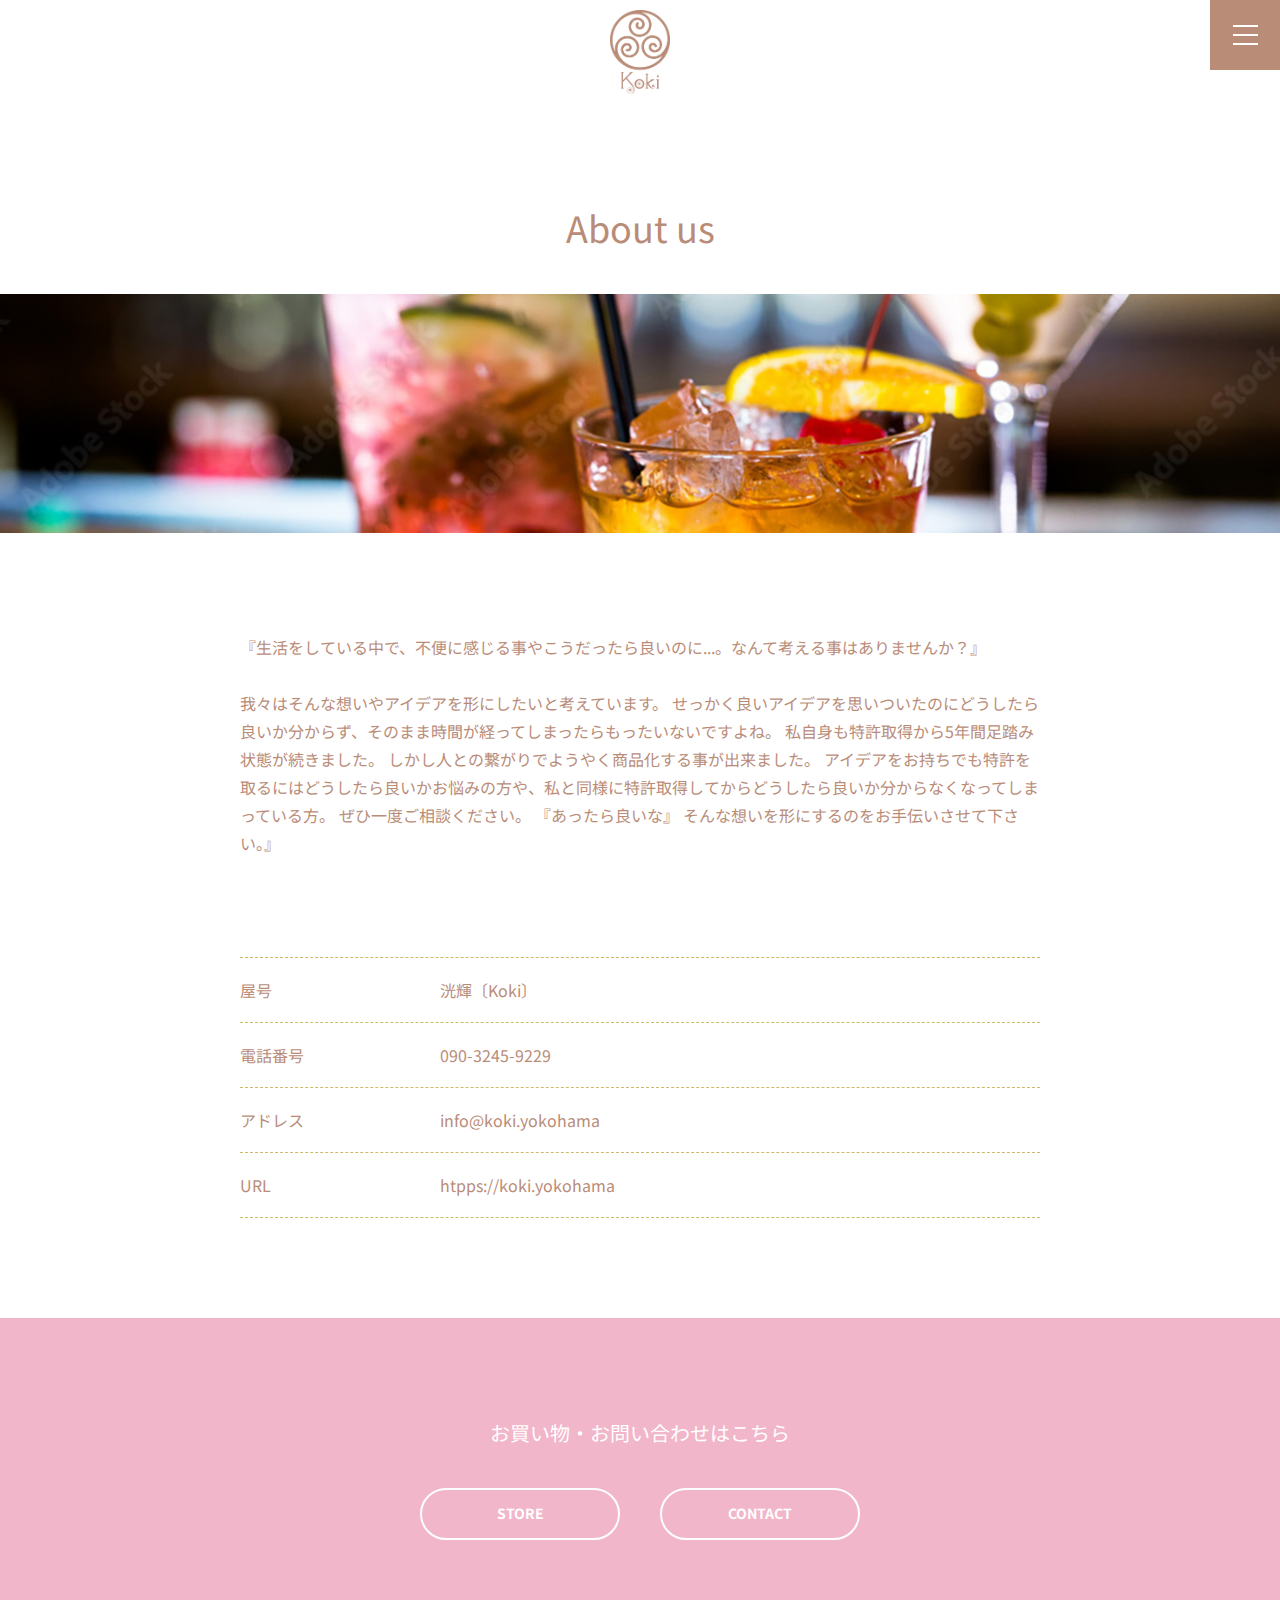
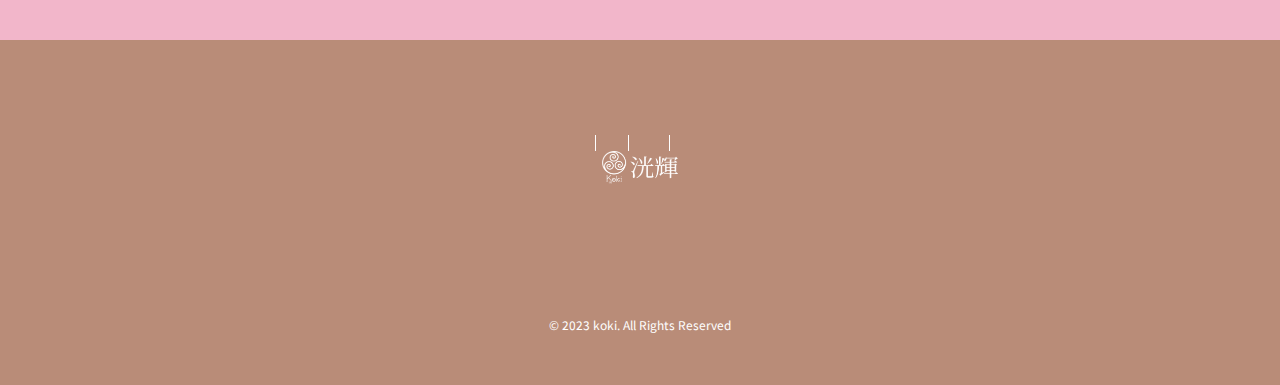
==== about/index.html @ c1bf7293 "new repository" ====
<!DOCTYPE html>
<html lang="ja">
<head>
<meta charset="UTF-8">
<meta name="viewport" content="width=device-width, initial-scale=1.0">
<title>About | フレキシブルマドラー  koki</title>
<meta name="description" content="フレキシブルマドラー  kokiの詳細ページです。">
<link rel="stylesheet" href="../assets/css/common.css">
<link rel="preconnect" href="https://fonts.googleapis.com">
<link rel="preconnect" href="https://fonts.gstatic.com" crossorigin>
<link href="https://fonts.googleapis.com/css2?family=Noto+Sans+JP:wght@400;700&display=swap" rel="stylesheet">
<script src="https://code.jquery.com/jquery-3.6.0.min.js" integrity="sha256-/xUj+3OJU5yExlq6GSYGSHk7tPXikynS7ogEvDej/m4=" crossorigin="anonymous"></script> 
<script src="../assets/js/script.js" defer></script>
</head>
<body>
<header class="header">
  <div class="header__inner">
    <h1 class="header__logo"><a href="/"><img src="../assets/img/logo.png" alt="kokiロゴ"></a></h1>
    <button id="hamburger" class="hamburger" aria-label="メニューを開く" aria-controls="menu" aria-expanded="false"> <span class="hamburger__line" aria-hidden="true"></span> </button>
    <nav id="menu" class="gnav" aria-label="メインメニュー">
      <ul class="spmenu__list">
        <li class="spmenu__item"><a href="/" class="spmenu__link">Top</a></li>
        <li class="spmenu__item"><a href="/products/" class="spmenu__link">About us</a></li>
        <li class="spmenu__item"><a href="/blog/" class="spmenu__link">Contact</a></li>
        <li class="spmenu__item"><a href="/staff/" class="spmenu__link">Store</a></li>
      </ul>
    </nav>
  </div>
</header>
<main class="main-contents">
  <div class="container">
    <div class="post-header">
      <h1 class="post-header__title">About us</h1>
    </div>
    <div class="post-intro">
      <div class="post-intro__eycatch"> <img src="../assets/img/about.jpg" width="1366" height="255" alt=""/> </div>
    </div>
    <div class="post-body">
      <p>『生活をしている中で、不便に感じる事やこうだったら良いのに...。なんて考える事はありませんか？』</p>
      <p>我々はそんな想いやアイデアを形にしたいと考えています。
        せっかく良いアイデアを思いついたのにどうしたら良いか分からず、そのまま時間が経ってしまったらもったいないですよね。
        私自身も特許取得から5年間足踏み状態が続きました。
        しかし人との繋がりでようやく商品化する事が出来ました。
        アイデアをお持ちでも特許を取るにはどうしたら良いかお悩みの方や、私と同様に特許取得してからどうしたら良いか分からなくなってしまっている方。
        ぜひ一度ご相談ください。
        『あったら良いな』
        そんな想いを形にするのをお手伝いさせて下さい。』</p>
      <dl class="about-list">
        <div class="about-list__item">
          <dt class="about-list__title">屋号</dt>
          <dd class="about-list__data">洸輝〔Koki〕</dd>
        </div>
        <div class="about-list__item">
          <dt class="about-list__title">電話番号</dt>
          <dd class="about-list__data">090-3245-9229</dd>
        </div>
        <div class="about-list__item">
          <dt class="about-list__title">アドレス</dt>
          <dd class="about-list__data">info@koki.yokohama</dd>
        </div>
        <div class="about-list__item">
          <dt class="about-list__title">URL</dt>
          <dd class="about-list__data">htpps://koki.yokohama</dd>
        </div>
      </dl>
    </div>
    <section class="section section--bg font--white">
      <header class="heading-lv2">
        <h2 class="heading-lv2__title">お買い物・お問い合わせはこちら</h2>
      </header>
      <div class="cta">
        <ul class="cta__btn">
          <li><a href="/store/" target="_blank" class="btn btn--ghost">Store</a></li>
          <li><a href="/contact/" target="_blank" class="btn btn--ghost">Contact</a></li>
        </ul>
      </div>
    </section>
  </div>
</main>
<footer class="footer">
  <div class="footer__inner">
    <ul class="ftmenu-sns">
      <li class="ftmenu-sns__item"><a href="/law/" class="ftmenu-s__link">twitter</a></li>
      <li class="ftmenu-sns__item"><a href="/privacy/" class="ftmenu-s__link">line</a></li>
      <li class="ftmenu-sns__item"><a href="/privacy/" class="ftmenu-s__link">insta</a></li>
      <li class="ftmenu-sns__item"><a href="/privacy/" class="ftmenu-s__link">facebook</a></li>
    </ul>
    <div class="footer__logo"><img src="../assets/img/logo_w.png" alt="kokiロゴ" width="76" height="103" loading="lazy"></div>
    <p class="footer__copyright"><small lang="en">&copy; 2023 koki. All Rights Reserved</small></p>
  </div>
</footer>
</body>
</html>
---- assets/css/common.css ----
@charset "UTF-8";
/*----------------------------------------
	reset
----------------------------------------*/
*,
::before,
::after {
  -webkit-box-sizing: border-box;
  box-sizing: border-box; }

* {
  font-size: inherit;
  line-height: inherit; }

::before,
::after {
  text-decoration: inherit;
  vertical-align: inherit; }

html, body, div, span, object, iframe, h1, h2, h3, h4, h5, h6, p, blockquote, pre,
abbr, address, cite, code, del, dfn, em, img, ins, kbd, q, samp,
small, strong, sub, sup, var, b, i, dl, dt, dd, ol, ul, li,
fieldset, form, label, legend, table, caption, tbody, tfoot, thead, tr, th, td,
article, aside, dialog, figure, footer, header, main, menu, nav, section,
time, mark, audio, video {
  margin: 0;
  padding: 0;
  vertical-align: baseline; }

header, footer, article, section, aside, main, nav, menu, figure, figcaption {
  display: block; }

span, small, strong, em, b, i {
  color: inherit; }

html {
  -webkit-text-size-adjust: 100%;
  -moz-text-size-adjust: 100%;
  -ms-text-size-adjust: 100%;
  text-size-adjust: 100%; }

ul,
ol {
  list-style: none; }

img {
  border: 0;
  vertical-align: top; }

table {
  border-collapse: collapse;
  border-spacing: 0; }

caption, th {
  text-align: left; }

input, select {
  vertical-align: middle; }

input, textarea {
  margin: 0;
  padding: 0; }

address {
  font-style: normal; }

q::before,
q::after {
  display: none; }

/*----------------------------------------
	base
----------------------------------------*/
html {
  scroll-behavior: smooth; }

body {
  overflow-x: hidden;
  overflow-y: auto;
  color: #B98C78;
  font-family: 'Noto Sans JP', sans-serif;
  line-height: 1.75; }

h1, h2, h3, h4, h5, h6 {
  line-height: 1.5; }

a {
  color: #B98C78;
  text-decoration: underline;
  transition: all 0.3s; }

a:hover {
  color: #B98C78; }

img {
  width: 100%;
  height: auto; }
  img.self-size {
    max-width: 100%; }

button {
  -webkit-appearance: none;
  appearance: none;
  display: block;
  width: 100%;
  border: 0;
  font-family: inherit;
  font-weight: inherit; }

/*----------------------------------------
	Form Parts
----------------------------------------*/
/*各フォーム部品の基本スタイルを上書きします*/
input[type="text"],
input[type="email"],
input[type="tel"],
input[type="url"],
input[type="search"],
textarea,
select {
  -webkit-appearance: none;
  appearance: none;
  /*ブラウザ標準スタイルを無効にする*/
  width: 100%;
  padding: 10px 20px;
  background: #fff;
  border: 1px solid #707070;
  border-radius: 4px;
  font-family: inherit; }

input[type="number"],
input[type="password"] {
  width: 100%;
  padding: 10px 20px;
  background: #fff;
  border: 1px solid #707070;
  border-radius: 4px; }

/*フォーカス時*/
input[type="text"]:focus,
input[type="email"]:focus,
input[type="tel"]:focus,
input[type="url"]:focus,
input[type="search"]:focus,
textarea:focus,
select:focus,
input[type="number"],
input[type="password"] {
  outline: none;
  box-shadow: 0 0 5px rgba(168, 142, 37, 0.7); }

/*エラー時*/
.is-error input[type="text"],
.is-error input[type="email"],
.is-error input[type="tel"],
.is-error input[type="url"],
.is-error input[type="number"],
.is-error input[type="password"],
.is-error textarea,
.is-error select,
.is-error .select-wrap {
  color: #F7320E;
  border-color: #F7320E; }

/*select
--------------------------*/
.select-wrap {
  position: relative; }

.select-wrap::after {
  position: absolute;
  right: 20px;
  top: 0;
  bottom: 0;
  margin: auto;
  content: "";
  display: block;
  width: 10px;
  height: 10px;
  border-right: 2px solid;
  border-bottom: 2px solid;
  transform: rotate(45deg); }

select::-ms-expand {
  /*IEでもselectの矢印を消す*/
  　display: none; }

/*radio, checkbox
------------------------------------*/
input[type="radio"],
input[type="checkbox"] {
  opacity: 0;
  /*透明にして見えなくする*/
  position: absolute;
  /*本来の配置から切り離す*/ }

/*クリック範囲*/
input[type="radio"] + span,
input[type="checkbox"] + span {
  display: inline-block;
  position: relative;
  margin: 0 2em 0 0;
  padding: 0.3em 0.3em 0.3em 2em;
  line-height: 1;
  vertical-align: middle;
  cursor: pointer; }

/*フォーカス時*/
input[type="radio"]:focus + span,
input[type="checkbox"]:focus + span {
  outline: none;
  box-shadow: 0 0 5px rgba(168, 142, 37, 0.7); }

/*ラジオボタンスタイル*/
input[type="radio"] + span:before {
  content: "";
  position: absolute;
  top: 0.25em;
  left: 0;
  width: 1.375em;
  height: 1.375em;
  border: 1px solid #B98C78;
  border-radius: 50%;
  line-height: 1;
  background: #fff; }

/*ラジオボタンチェック印（未選択）*/
input[type="radio"] + span:after {
  content: "";
  display: none; }

/*ラジオボタンチェック印（選択）*/
input[type="radio"]:checked + span:after {
  display: block;
  position: absolute;
  top: 0.45em;
  left: 0.2em;
  width: 1em;
  height: 1em;
  margin: 0;
  padding: 0;
  border-radius: 50%;
  background: #B98C78;
  line-height: 1; }

/*チェックボックススタイル*/
input[type="checkbox"] + span:before {
  position: absolute;
  top: 0.3em;
  left: 0;
  content: "";
  width: 1.25em;
  height: 1.25em;
  border: 1px solid #B98C78;
  background: #fff;
  line-height: 1;
  vertical-align: middle; }

/*チェックボックス未チェック時*/
input[type="checkbox"] + span:after {
  content: "";
  display: none; }

/*チェックボックスチェック時*/
input[type="checkbox"]:checked + span:after {
  display: block;
  position: absolute;
  top: 0.3em;
  left: 0.4em;
  width: 0.5em;
  height: 1em;
  content: "";
  border-bottom: 3px solid #B98C78;
  border-right: 3px solid #B98C78;
  transform: rotate(45deg); }

/* header
------------------------------------------------------ */
.header {
  display: flex;
  justify-content: center;
  align-items: center;
  height: 70px; }

.header__logo {
  width: 40px;
  height: 60px; }

@media screen and (min-width: 768px), print {
  .header {
    height: 100px; }

  .header__logo {
    width: 60px;
    height: 80px; } }
/* spmenu
------------------------------------------------------ */
.gnav {
  display: none;
  position: fixed;
  z-index: 1000;
  left: 0;
  top: 0;
  overflow-x: hidden;
  overflow-y: auto;
  width: 100%;
  height: 100%;
  background: #F2B6CA; }
  .gnav__inner {
    padding: 28px 20px; }

/* hamburger
------------------------------------------------------ */
.hamburger {
  position: fixed;
  right: 0;
  top: 0;
  z-index: 10000;
  display: flex;
  flex-direction: column;
  justify-content: center;
  align-items: center;
  width: 70px;
  height: 70px;
  border: 0;
  background: #B98C78;
  color: #ffffff;
  cursor: pointer;
  transition: background-color .3s; }
  .hamburger:hover, .hamburger:focus-visible {
    background: #CEB967; }

.hamburger__line {
  position: relative;
  width: 25px;
  height: 2px;
  background: #fff; }

.hamburger__line::before,
.hamburger__line::after {
  position: absolute;
  content: "";
  display: block;
  width: 25px;
  height: 2px;
  background: #fff;
  transition: transform 0.3s; }

.hamburger__line::before {
  top: -9px; }

.hamburger__line::after {
  bottom: -9px; }

.hamburger__txt {
  margin-top: 12px;
  font-size: 12px;
  text-transform: uppercase; }

/*閉じる*/
/*aria-expandedの状態でスタイルを適用*/
.hamburger[aria-expanded="true"] .hamburger__line {
  background: transparent; }

.hamburger[aria-expanded="true"] .hamburger__line::before {
  top: 0;
  transform: rotate(45deg); }

.hamburger[aria-expanded="true"] .hamburger__line::after {
  bottom: 0;
  transform: rotate(-45deg); }

/* menu (spmenu / ftmenu)
------------------------------------------------------ */
/*ヘッダー・フッターのSP用メニュースタイルが同じなので、共通するスタイルだけまとめて記述しています。
class名は分けてあるので将来的に個別に指定することになったら分離します。*/
.spmenu__logo,
.footer__logo {
  width: 76px;
  height: 103px;
  margin: auto; }

.spmenu__list,
.ftmenu {
  position: absolute;
  z-index: 999;
  top: 50%;
  left: 50%;
  transform: translate(-50%, -50%); }

.spmenu__link,
.ftmenu__link {
  display: block;
  padding: 10px;
  color: #ffffff;
  font-size: 14px;
  font-weight: bold;
  text-align: center;
  text-decoration: none;
  text-transform: uppercase; }

.spmenu-s,
.ftmenu-sns {
  margin-top: 45px;
  line-height: 1;
  text-align: center; }

.spmenu-sns__item,
.ftmenu-sns__item {
  display: inline-block; }
  .spmenu-sns__item:not(:first-child),
  .ftmenu-sns__item:not(:first-child) {
    border-left: 1px solid; }

.spmenu-sns__link,
.ftmenu-sns__link {
  display: block;
  padding: 0 5px;
  color: inherit;
  font-size: 12px;
  text-decoration: none; }

/* footer
------------------------------------------------------ */
.footer {
  position: relative;
  background: #B98C78;
  color: #ffffff;
  text-align: center; }
  .footer a:hover, .footer a:active {
    color: #CEB967; }

.footer__inner {
  max-width: 1084px;
  margin: auto;
  padding: 50px 20px; }

.footer__copyright {
  margin-top: 60px;
  font-size: 12px; }

@media screen and (min-width: 768px), print {
  .ftmenu {
    margin-top: 20px;
    border: 0;
    line-height: 1; }

  .ftmenu__item {
    display: inline-block;
    border: 0; }
    .ftmenu__item:not(:first-child) {
      border-left: 1px solid; }

  .ftmenu__link {
    display: block;
    padding: 0 5px;
    font-weight: normal;
    font-size: 12px; }

  .ftmenu-s {
    margin-top: 10px; } }
/* breadcrumb
------------------------------------------------------ */
.breadcrumb {
  position: relative;
  max-width: 1084px;
  margin: auto;
  padding-left: 20px;
  padding-right: 20px;
  box-sizing: content-box; }
  .breadcrumb a {
    font-size: 12px; }
    .breadcrumb a[aria-current] {
      text-decoration: none; }

.breadcrumb__list {
  position: absolute; }

.breadcrumb__item {
  display: inline; }
  .breadcrumb__item:not(:last-child)::after {
    content: ">";
    margin-left: 0.2em;
    margin-right: 0.2em; }

/* pagetop
------------------------------------------------------ */
.pagetop {
  position: absolute;
  right: 10px;
  top: -15px;
  width: 60px;
  height: 60px; }
  .pagetop a {
    display: block;
    width: 34px;
    height: 34px;
    margin: 0 auto;
    border-radius: 50%;
    background: #B98C78;
    transition: background-color .3s;
    color: #ffffff;
    font-size: 16px;
    text-decoration: none; }
    .pagetop a:hover, .pagetop a:focus {
      background-color: #CEB967;
      color: #ffffff; }
  @media screen and (min-width: 768px), print {
    .pagetop {
      width: 80px;
      height: 80px;
      right: 30px;
      top: -60px; }
      .pagetop a {
        width: 80px;
        height: 80px;
        padding: 20px;
        font-size: 20px; } }

/* container
------------------------------------------------------ */
.container {
  max-width: 1084px;
  margin-left: auto;
  margin-right: auto;
  padding-left: 20px;
  padding-right: 20px;
  box-sizing: content-box; }
  .container._narrow {
    max-width: 800px; }

/* section
------------------------------------------------------ */
.section {
  padding-top: 80px;
  padding-bottom: 80px; }
  @media screen and (min-width: 768px), print {
    .section {
      padding-top: 100px;
      padding-bottom: 100px; } }

.section:not(.section--bg) + section:not(.section--bg) {
  padding-top: 0; }

.section--bg {
  margin-left: calc(50% - 50vw);
  margin-right: calc(50% - 50vw);
  padding-left: calc(50vw - 50%);
  padding-right: calc(50vw - 50%);
  background: #F2B6CA; }

/*セクション付属タイトル*/
.section__title {
  font-size: 24px;
  text-align: center; }
  .section__title + * {
    margin-top: 30px; }
  @media screen and (min-width: 768px), print {
    .section__title {
      font-size: 30px; }
      .section__title + * {
        margin-top: 40px; } }

/*セクション付属リード文*/
.section__lead + * {
  margin-top: 50px; }
@media screen and (min-width: 768px), print {
  .section__lead {
    text-align: center; }
    .section__lead + * {
      margin-top: 80px; } }

/* contents
------------------------------------------------------ */
.main-contents {
  padding-top: 80px;
  padding-bottom: 0; }
  .main-contents._home {
    padding-top: 0;
    padding-bottom: 0; }
  .main-contents._staff {
    padding-bottom: 100px; }
  @media screen and (min-width: 768px), print {
    .main-contents {
      padding-top: 100px;
      padding-bottom: 0; }
      .main-contents._staff {
        padding-bottom: 150px; } }

/* grid
------------------------------------------------------ */
/*IE11非対応案件なのでgridレイアウトを採用*/
.grid {
  display: grid;
  gap: 20px; }
  @media screen and (min-width: 576px), print {
    .grid.pd-card-list {
      gap: 40px 20px; } }

/*PC4カラム用*/
@media screen and (max-width: 575px) {
  .grid--pc4col {
    grid-template-columns: repeat(2, 1fr); } }
@media screen and (min-width: 576px), print {
  .grid--pc4col {
    grid-template-columns: repeat(3, 1fr); } }
@media screen and (min-width: 768px), print {
  .grid--pc4col {
    grid-template-columns: repeat(4, 1fr); } }

/*PC3カラム*/
@media screen and (max-width: 575px) {
  .grid--pc3col {
    max-width: 400px;
    margin-left: auto;
    margin-right: auto; } }
@media screen and (min-width: 576px), print {
  .grid--pc3col {
    grid-template-columns: repeat(2, 1fr); } }
@media screen and (min-width: 768px), print {
  .grid--pc3col {
    grid-template-columns: repeat(3, 1fr); } }

/*PC2カラム*/
.grid--pc2col {
  max-width: 400px;
  margin-left: auto;
  margin-right: auto; }
  @media screen and (min-width: 768px), print {
    .grid--pc2col {
      max-width: none;
      grid-template-columns: repeat(2, 1fr); } }

/* heading
------------------------------------------------------ */
/*大見出し(h2相当)*/
.heading-lv2 {
  position: relative;
  display: flex;
  align-items: center; }
  .heading-lv2 + * {
    margin-top: 20px; }

.heading-lv2__title {
  flex-grow: 1;
  font-size: min((16 / 375) * 100vw, 20px);
  font-weight: normal;
  text-align: center; }

.heading-lv2__btn {
  position: absolute;
  right: 0;
  bottom: 10px; }

@media screen and (min-width: 768px), print {
  .heading-lv2 + * {
    margin-top: 40px; }

  .heading-lv2__title {
    font-size: min((20 / 1084) * 100vw, 20px); } }
/*ボタン有りの場合*/
.heading-lv2._btn .heading-lv2__title {
  padding-right: 90px; }
  @media screen and (min-width: 768px), print {
    .heading-lv2._btn .heading-lv2__title {
      padding-right: 110px; } }

/*猫アイコン有りの場合*/
.heading-lv2._icon::before {
  content: "";
  display: block;
  width: 21px;
  height: 47px;
  margin-right: 10px;
  background: url(../img/ico_cat.svg) left bottom/contain no-repeat; }

/* button
------------------------------------------------------ */
/*button共通*/
.btn {
  display: inline-block;
  width: 100%;
  min-width: 200px;
  padding: 1em 2em;
  border-radius: 2em;
  border: 2px solid;
  background: #ffffff;
  font-weight: bold;
  font-size: 14px;
  line-height: 1.4;
  text-align: center;
  text-decoration: none;
  text-transform: uppercase;
  cursor: pointer;
  transition: all .3s; }
  .btn:hover, .btn:focus {
    background: #F2B6CA;
    border-color: #CEB967;
    color: #B98C78; }

/*小ボタン*/
.s-btn {
  display: inline-block;
  padding: 0 1.5em;
  background: #B98C78;
  border-radius: 6px;
  color: #ffffff;
  text-align: center;
  text-decoration: none;
  font-size: 13px; }
  .s-btn:hover, .s-btn:focus {
    background: #CEB967;
    color: #ffffff; }
  @media screen and (min-width: 768px), print {
    .s-btn {
      font-size: 16px; } }

/*大ボタン*/
.btn--lg {
  max-width: 400px;
  padding: 20px;
  font-size: 20px; }

/*アクション系*/
.btn--action {
  border-color: #CEB967;
  background: #CEB967;
  color: #ffffff; }
  .btn--action:hover, .btn--action:focus {
    border-color: #CEB967;
    background: #CEB967;
    color: #ffffff;
    opacity: 0.7; }

/*ゴースト*/
.btn--ghost {
  background: transparent;
  border: 2px solid #ffffff;
  color: #ffffff; }
  .btn--ghost:hover {
    border-color: #ffffff;
    background: rgba(255, 255, 255, 0.3);
    color: #ffffff; }

/*アイコン*/
.btn--next::after {
  content: "";
  display: inline-block;
  width: 0.57em;
  height: 0.57em;
  margin-left: 0.2em;
  border-top: 2px solid;
  border-right: 2px solid;
  transform: rotate(45deg);
  vertical-align: middle; }

.btn--back::before {
  content: "";
  display: inline-block;
  width: 0.57em;
  height: 0.57em;
  margin-right: 0.2em;
  border-top: 2px solid;
  border-right: 2px solid;
  transform: rotate(-135deg);
  vertical-align: middle; }

/*カートボタン*/
.btn--cart {
  padding: 10px;
  border-color: transparent;
  background: #CEB967;
  color: #ffffff;
  font-size: 14px;
  cursor: pointer;
  transition: all .3s; }
  .btn--cart:hover, .btn--cart:focus {
    border-color: transparent;
    background: #CEB967;
    color: #ffffff;
    opacity: 0.7; }
  .btn--cart::before {
    content: "";
    display: inline-block;
    width: 18px;
    height: 18px;
    margin-right: 5px;
    background: url(../img/ico_cart.svg) center center/contain no-repeat;
    vertical-align: middle; }

/*中央配置ボタン*/
.btn-center {
  display: flex;
  flex-direction: column;
  justify-content: center;
  margin-top: 80px; }
  .btn-center > * + * {
    margin-top: 20px; }
  @media screen and (min-width: 768px), print {
    .btn-center {
      flex-direction: row; }
      .btn-center > * + * {
        margin-top: 0;
        margin-left: 20px; } }

/* tag
------------------------------------------------------ */
.tag {
  display: inline-block;
  min-width: 92px;
  padding: 4px 10px;
  background: #F2B6CA;
  font-size: 12px;
  line-height: 1;
  text-align: center; }
  .tag--new {
    background: #F7320E;
    color: #ffffff;
    font-weight: bold; }

/* table
------------------------------------------------------ */
.table {
  width: 100%; }
  .table th {
    padding: 20px;
    border: 1px solid #ffffff;
    border-right: 0;
    background: #B98C78;
    font-weight: normal;
    text-align: left;
    vertical-align: middle;
    color: #ffffff; }
  .table td {
    padding: 20px;
    border: 1px solid #CEB967;
    border-left: 0;
    background: #ffffff;
    text-align: left;
    vertical-align: middle; }

/*type01:そのまま縮小表示*/
@media screen and (max-width: 575px) {
  .table._type01 {
    font-size: 12px; }
    .table._type01 th, .table._type01 td {
      padding: 10px 15px; } }

/* tab
------------------------------------------------------ */
[role="tabpanel"][aria-hidden="true"] {
  display: none; }

/* accordion
------------------------------------------------------ */
.accordion__panel {
  display: none; }

.font--white {
  color: #ffffff; }

/* お知らせ
------------------------------------------------------ */
.news {
  border-top: 1px dashed #CEB967;
  line-height: 1.5; }

.news__item {
  display: flex;
  flex-direction: column;
  padding: 15px 0;
  border-bottom: 1px dashed #CEB967; }

.news__link {
  display: inline-block; }

@media screen and (min-width: 768px), print {
  .news__item {
    flex-direction: row;
    align-items: center;
    padding: 20px 0; }

  .news__data {
    display: flex;
    align-items: center; }

  .news__date {
    flex-shrink: 0;
    width: 110px; }

  .news__link {
    margin-left: 15px; } }
/* CTA
------------------------------------------------------ */
.cta {
  text-align: center; }

.cta__ph {
  display: inline-block;
  width: 140px;
  height: 140px; }

.cta__account {
  margin-top: 20px;
  font-weight: bold; }

.cta__text {
  margin-top: 20px; }

.cta__btn > li:not(:first-child) {
  margin-top: 20px; }

@media screen and (min-width: 768px), print {
  .cta__btn {
    display: flex;
    justify-content: center;
    margin-top: 40px; }
    .cta__btn > li {
      margin: 0 20px; }
      .cta__btn > li:not(:first-child) {
        margin-top: 0; } }
/* pagenation
------------------------------------------------------ */
.pagination {
  margin-top: 50px; }
  .pagination .nav-links {
    display: flex;
    justify-content: center;
    align-items: center; }
  .pagination .page-numbers {
    display: flex;
    justify-content: center;
    align-items: center;
    min-width: min((40 / 375) * 100vw, 40px);
    height: min((40 / 375) * 100vw, 40px);
    margin: 0 2px;
    padding: 0 0.5em;
    background: #F2B6CA;
    border-radius: 6px;
    font-weight: bold;
    text-decoration: none;
    font-size: min((14 / 375) * 100vw, 14px); }
    .pagination .page-numbers.current {
      background: #CEB967;
      color: #ffffff; }
    .pagination .page-numbers.dots {
      min-width: 0;
      padding: 0;
      background: none; }
    .pagination .page-numbers.prev {
      padding: 0 0.8em; }
      .pagination .page-numbers.prev::before {
        content: "";
        display: inline-block;
        width: 0.57em;
        height: 0.57em;
        border-top: 2px solid;
        border-left: 2px solid;
        transform: rotate(-45deg);
        vertical-align: middle; }
    .pagination .page-numbers.next {
      padding: 0 0.8em; }
      .pagination .page-numbers.next::after {
        content: "";
        display: inline-block;
        width: 0.57em;
        height: 0.57em;
        border-top: 2px solid;
        border-right: 2px solid;
        transform: rotate(45deg);
        vertical-align: middle; }

/*for PC*/
@media screen and (min-width: 768px), print {
  .pagination {
    margin-top: 80px; }
    .pagination .page-numbers {
      min-width: 50px;
      height: 50px;
      margin: 0 5px;
      font-size: 18px; }
      .pagination .page-numbers.prev, .pagination .page-numbers.next {
        padding: 0 1.5em; } }
/* 投稿記事ヘッダー
------------------------------------------------------ */
.post-header {
  max-width: 800px;
  margin: auto; }
  .post-header + * {
    margin-top: 30px !important; }
    @media screen and (min-width: 768px), print {
      .post-header + * {
        margin-top: 40px !important; } }

.post-header__meta .tag {
  margin-left: 30px; }

.post-header__title {
  font-size: 26px;
  font-weight: normal;
  text-align: center; }
  @media screen and (min-width: 768px), print {
    .post-header__title {
      font-size: 36px; } }

/* 投稿記事導入
------------------------------------------------------ */
.post-intro {
  margin-left: calc(50% - 50vw);
  margin-right: calc(50% - 50vw); }

.post-intro__eycatch img {
  max-width: none;
  width: 100%;
  height: auto; }

.post-intro__excerpt {
  margin-top: 30px; }
  .post-intro__excerpt p:not(:first-child) {
    margin-top: 1em; }
  @media screen and (min-width: 768px), print {
    .post-intro__excerpt {
      margin-top: 40px; } }

/* 投稿記事本文エリア
------------------------------------------------------ */
/*CMSのリッチテキストエディタで基本的なタグが直接入力されてくる前提で、投稿本文エリアだけは要素に直接スタイルが当たるように設計しています。
入力者がCSSを意識しなくてもそれなりのスタイルが維持されるようにしておくのがポイントです。プロパティの継承と上書き、隣接セレクタ、マージンの相殺といったCSS本来のルールを活用してスタイル定義しましょう。*/
.post-body {
  max-width: 800px;
  margin: 80px auto 0; }
  .post-body::after {
    content: "";
    display: block;
    clear: both; }
  @media screen and (min-width: 768px), print {
    .post-body {
      margin: 100px auto 0; } }
  .post-body > *:not(h2, h3, h4, h5, h6) {
    margin-top: 1.75em; }
  .post-body h2 {
    margin-top: 80px;
    padding-bottom: 5px;
    border-bottom: 2px solid #CEB967;
    font-size: 24px; }
    .post-body h2 + * {
      margin-top: 25px; }
    @media screen and (min-width: 768px), print {
      .post-body h2 {
        margin-top: 100px;
        font-size: 30px; }
        .post-body h2 + * {
          margin-top: 40px; } }
  .post-body h3 {
    margin-top: 40px;
    padding-left: 20px;
    border-left: 4px solid #CEB967;
    font-size: 20px; }
    .post-body h3 + * {
      margin-top: 20px; }
    @media screen and (min-width: 768px), print {
      .post-body h3 {
        margin-top: 50px;
        font-size: 24px; }
        .post-body h3 + * {
          margin-top: 30px; } }
  .post-body h4 {
    margin-top: 30px;
    color: #B98C78;
    font-size: 18px; }
    .post-body h4 + * {
      margin-top: 15px; }
    @media screen and (min-width: 768px), print {
      .post-body h4 {
        margin-top: 40px;
        font-size: 20px; }
        .post-body h4 + * {
          margin-top: 20px; } }
  .post-body h5 {
    margin-top: 30px; }
    .post-body h5 + * {
      margin-top: 10px; }
    @media screen and (min-width: 768px), print {
      .post-body h5 {
        margin-top: 30px;
        font-size: 18px; }
        .post-body h5 + * {
          margin-top: 15px; } }
  .post-body h6 {
    margin-top: 30px;
    color: #666; }
    .post-body h6 + * {
      margin-top: 10px; }
    @media screen and (min-width: 768px), print {
      .post-body h6 {
        margin-top: 30px;
        font-size: 16px; }
        .post-body h6 + * {
          margin-top: 10px; } }
  .post-body ul > li {
    margin-top: 1.5em;
    position: relative;
    padding-left: 1em; }
    .post-body ul > li::before {
      position: absolute;
      left: 0;
      top: 0.75em;
      content: "";
      display: block;
      width: 6px;
      height: 6px;
      border-radius: 50%;
      background: #CEB967; }
  .post-body ol > li {
    margin-top: 1.5em;
    margin-left: 1em;
    list-style-type: decimal; }
  .post-body table {
    width: 100%;
    margin-top: 1.5em; }
    .post-body table th {
      padding: 20px;
      border: 1px solid #CEB967;
      background: #F2B6CA;
      font-weight: bold;
      text-align: left;
      vertical-align: middle; }
    .post-body table td {
      padding: 20px;
      border: 1px solid #CEB967;
      background: #ffffff;
      text-align: left;
      vertical-align: middle; }
  .post-body img.alignnone,
  .post-body img.alignleft,
  .post-body img.alignright,
  .post-body img.aligncenter {
    display: block;
    max-width: 100%;
    width: auto;
    height: auto;
    margin-left: auto;
    margin-right: auto; }
  @media screen and (min-width: 768px), print {
    .post-body img.alignnone {
      margin-left: 0; }
    .post-body img.alignleft {
      float: left;
      max-width: 380px;
      margin-right: 20px;
      margin-bottom: 10px; }
    .post-body img.alignright {
      float: right;
      max-width: 380px;
      margin-left: 10px;
      margin-bottom: 10px; } }
  .post-body .about-list {
    margin-top: 100px;
    margin-bottom: 100px; }

/* 投稿記事ナビゲーション
------------------------------------------------------ */
/*先頭の記事・末尾の記事でボタンが片方消えてもレイアウトが崩れないように、gridレイアウトで指定しています。*/
.post-nav {
  display: grid;
  grid-template-columns: 1fr 1fr;
  grid-template-rows: auto auto;
  grid-template-areas: "prev next" "back back";
  margin-top: 80px; }
  @media screen and (min-width: 768px), print {
    .post-nav {
      margin-top: 100px;
      grid-template-columns: 142px 1fr 142px;
      grid-template-rows: auto;
      grid-template-areas: "prev back next"; } }

.post-nav__btn {
  display: flex;
  justify-content: center;
  align-items: center;
  width: 142px;
  height: 50px;
  border-radius: 6px;
  background: #F2B6CA;
  font-size: 18px;
  text-decoration: none; }
  .post-nav__btn._prev {
    grid-area: prev; }
    .post-nav__btn._prev::before {
      content: "";
      display: block;
      width: 10px;
      height: 10px;
      border-top: 2px solid;
      border-right: 2px solid;
      transform: rotate(-135deg); }
  .post-nav__btn._next {
    grid-area: next;
    justify-self: end; }
    .post-nav__btn._next::after {
      content: "";
      display: block;
      width: 10px;
      height: 10px;
      border-top: 2px solid;
      border-right: 2px solid;
      transform: rotate(45deg); }

.post-nav__back {
  grid-area: back;
  justify-self: center;
  display: block;
  margin-top: 30px;
  font-size: 18px;
  text-align: center; }
  @media screen and (min-width: 768px), print {
    .post-nav__back {
      margin-top: 0;
      align-self: center; } }

/* よくあるご質問
------------------------------------------------------ */
.faq {
  margin-left: -20px;
  margin-right: -20px; }
  .faq dt:not(:first-child) {
    margin-top: 20px; }
  @media screen and (min-width: 768px), print {
    .faq {
      margin-left: 0;
      margin-right: 0; } }

/*質問*/
.faq__question {
  display: flex;
  align-items: center;
  padding: 15px 10px;
  background: #DDDDDD;
  font-weight: bold;
  text-align: left;
  cursor: pointer; }

.faq__q-icon {
  flex-shrink: 0;
  color: #000000;
  font-size: 30px;
  line-height: 1;
  vertical-align: middle; }

.faq__q-text {
  flex-grow: 1;
  margin-left: 15px;
  margin-right: 15px; }

.faq__action {
  flex-shrink: 0;
  position: relative;
  display: block;
  width: 20px;
  height: 20px;
  margin-left: auto; }
  .faq__action::before, .faq__action::after {
    position: absolute;
    top: 0;
    bottom: 0;
    margin: auto;
    content: "";
    display: block;
    width: 100%;
    height: 0;
    border-top: 1px solid;
    transition: all .3s; }
  .faq__action::after {
    transform: rotate(90deg); }
    .faq__question[aria-expanded="true"] .faq__action::after {
      transform: rotate(0); }

@media screen and (min-width: 768px), print {
  .faq__question {
    padding: 15px; }

  .faq__q-icon {
    font-size: 40px; }

  .faq__q-text {
    margin-left: 20px;
    font-size: 18px; }

  .faq__action {
    width: 30px;
    height: 30px; } }
/*回答*/
.faq__answer {
  display: flex;
  padding: 20px 20px 20px 10px; }

.faq__a-icon {
  flex-shrink: 0;
  color: #000000;
  font-size: 30px;
  font-weight: bold;
  line-height: 1;
  vertical-align: middle; }

.faq__a-text {
  margin-left: 15px;
  color: #000000; }

@media screen and (min-width: 768px), print {
  .faq__answer {
    padding: 20px 20px 20px 15px; }

  .faq__a-icon {
    font-size: 40px; }

  .faq__text {
    margin-left: 20px; } }
/* お問い合わせフォーム
------------------------------------------------------ */
.contact {
  margin-top: -1px;
  padding: 30px 0;
  border-top: 1px dashed #CEB967;
  border-bottom: 1px dashed #CEB967; }

/*入力エリア*/
.input-field {
  margin-top: 20px; }

/*ラベル*/
.input-label {
  font-size: 18px;
  font-weight: bold; }

/*必須ラベル*/
.require {
  display: inline-block;
  margin-left: 30px;
  padding: 0 15px;
  background: #F7320E;
  color: #fff;
  font-weight: normal;
  font-size: 12px;
  vertical-align: middle; }

/*注意書き*/
.input-note {
  margin-top: 10px;
  color: #707070;
  font-size: 12px; }

/*エラーメッセージ*/
.error-text {
  display: none;
  align-items: center;
  margin-top: 16px;
  color: #F7320E;
  font-weight: bold; }

.input-field.is-error .error-text {
  display: block; }

.error-text::before {
  content: "";
  display: inline-block;
  width: 1.25em;
  height: 1.25em;
  margin-right: 0.2em;
  background: url(../img/ico_attention.svg) center center/contain no-repeat;
  vertical-align: middle; }

/*確認用テキスト*/
.confirm-text {
  margin-top: -10px; }

/*----------------------------------------
	送信ボタン
----------------------------------------*/
.formBtns {
  display: flex;
  justify-content: center; }

.buttonAction {
  -webkit-appearance: none;
  appearance: none;
  display: block;
  margin: 0;
  padding: 20px;
  width: 100%;
  max-width: 400px;
  border: 2px solid #FF7600;
  background: #FF7600;
  color: #fff;
  font-size: 20px;
  font-weight: bold;
  text-decoration: none;
  text-align: center;
  letter-spacing: 0.2em;
  transition: opacity 0.3s, color 0.3s;
  cursor: pointer; }

.buttonAction:hover {
  opacity: 0.7; }

.intro__eyecatch {
  max-width: 500px;
  width: 100%;
  margin: 0 auto;
    margin-top: 80px; }

/* フレキシブルマドラーについて
------------------------------------------------------ */
.top-about {
  display: flex;
  flex-direction: column-reverse; }
  .top-about + .top-about {
    margin-top: 50px; }

.top-about__body {
  margin-right: -20px;
  padding: 30px 20px 50px;
  background: #F2B6CA;
  color: #ffffff; }

.top-about__title {
  font-size: min((16 / 375) * 100vw, 20px);
  font-weight: normal; }

.top-about__data {
  margin-top: 20px; }

.top-about__thumb {
  margin-left: -20px;
  margin-right: -20px; }

/*反転タイプ*/
.top-about._reverse .top-about__body {
  margin-right: 0;
  margin-left: -20px; }

.top-about._1column {
  background: none; }
  .top-about._1column .top-about__body {
    color: inherit;
    background: none; }

.top-about__logo {
  max-width: 250px;
  margin-top: 40px; }

@media screen and (min-width: 576px), print {
  .top-about {
    flex-direction: row-reverse;
    justify-content: space-between;
    align-items: center;
    margin-top: 130px;
    background: #F2B6CA; }
    .top-about + .top-about {
      margin-top: 160px; }

  .top-about__body {
    flex-shrink: 0;
    width: 50%;
    margin: 0;
    padding: 40px;
    background: none; }

  .top-about__title {
    font-size: min((20 / 1084) * 100vw, 20px); }

  .top-about__data {
    margin-top: 50px; }

  .top-about__thumb {
    flex-grow: 1;
    margin: 0;
    margin-left: calc(50% - 50vw);
    transform: translateY(-50px); }

  /*反転タイプ*/
  .top-about._reverse {
    flex-direction: row; }
    .top-about._reverse .top-about__thumb {
      margin-left: 0;
      margin-right: calc(50% - 50vw); }
    .top-about._reverse .top-about__body {
      margin: 0; } }
/* フレキシブルマドラー 製品仕様
------------------------------------------------------ */
.detail {
  display: flex;
  flex-direction: column;
  /*サムネイルとテキストコンテンツの上下入れ替え*/
  max-width: 400px;
  margin-left: auto;
  margin-right: auto; }
  .detail + .detail {
    margin-top: 30px; }

.detail__body {
  margin-top: 20px; }

.detail__title {
  position: relative;
  padding-bottom: 5px;
  width: 100%;
  border-bottom: 2px solid #B98C78; }

.detail__title--main {
  font-size: 18px; }

.detail__title--sub {
  margin-left: 1em;
  font-size: 14px;
  font-weight: normal; }

.detail__thumb {
  margin-top: 20px; }

.detail__table {
  margin-top: 20px; }

._attn .detail__body {
  width: 100%; }

.detail__list {
  border: 1px solid #CEB967;
  padding: 20px;
  margin-top: 20px; }
  .detail__list li {
    position: relative;
    padding-left: 1em; }
    .detail__list li::before {
      position: absolute;
      left: 0;
      top: 0.75em;
      content: "";
      display: block;
      width: 6px;
      height: 6px;
      border-radius: 50%;
      background: #B98C78; }

@media screen and (min-width: 768px), print {
  .detail {
    flex-direction: row;
    /*サムネイルとテキストコンテンツの左右入れ替え*/
    justify-content: center;
    max-width: none; }
    .detail + .detail {
      margin-top: 80px; }
    .detail:nth-of-type(even) {
      flex-direction: row-reverse; }

  .detail__thumb {
    width: calc((440/1084)*100%); }

  .detail__body {
    margin-top: 0;
    width: calc((400/1084)*100%); }

  .detail__title--main {
    font-size: 32px; }

  .detail__title--sub {
    font-size: 16px; }

  .detail__thumb {
    margin-top: 0;
    padding: 0 30px; }

  .detail__data {
    font-size: 16px; } }
/* 会社概要
------------------------------------------------------ */
.about-list {
  border-top: 1px dashed #CEB967;
  line-height: 1.5; }

.about-list__item {
  display: flex;
  flex-direction: column;
  padding: 15px 0;
  border-bottom: 1px dashed #CEB967; }

@media screen and (min-width: 768px), print {
  .about-list__item {
    flex-direction: row;
    align-items: center;
    padding: 20px 0; }

  .about-list__title {
    display: flex;
    align-items: center;
    width: 200px; }

  .about-list__data {
    flex-shrink: 0; } }
/* メインビジュアル
------------------------------------------------------ */
.mainVisual {
  display: flex;
  flex-direction: column; }

.mainVisual__catch {
  font-size: 20px; }
  .mainVisual__catch br {
    display: none; }

.mainVisual__txt {
  font-size: 14px; }

.mainVisual__ph {
  margin-top: 20px; }

@media screen and (min-width: 992px), print {
  .mainVisual {
    flex-direction: row-reverse; }

  .mainVisual__body {
    position: relative;
    z-index: 1;
    margin-bottom: 300px;
    margin-left: -60px;
    width: 100%;
    padding: 80px;
    background: #F2B6CA;
    color: #ffffff; }

  .mainVisual__catch {
    font-size: 48px;
    font-weight: normal;
    line-height: 1.2; }
    .mainVisual__catch br {
      display: block; }

  .mainVisual__txt {
    font-size: 24px;
    line-height: 2; }

  .mainVisual__ph {
    width: 100%;
    margin-top: 60px; } }
/*------------------------------------------------------------------------
// Utilitiy
------------------------------------------------------------------------*/
/*スクリーンリーダーから隠す*/
.visually-hidden {
  position: absolute;
  white-space: nowrap;
  width: 1px;
  height: 1px;
  overflow: hidden;
  border: 0;
  padding: 0;
  clip: rect(0 0 0 0);
  clip-path: inset(50%);
  margin: -1px; }

/*幅*/
.w10p {
  width: 10%; }

.w20p {
  width: 20%; }

.w30p {
  width: 30%; }

.w40p {
  width: 40%; }

.w50p {
  width: 50%; }

.w60p {
  width: 60%; }

.w70p {
  width: 70%; }

.w80p {
  width: 80%; }

.w90p {
  width: 90%; }

.w100p {
  width: 100%; }

/*配置*/
.ta-r {
  text-align: right; }

.ta-l {
  text-align: left; }

.ta-c {
  text-align: center; }
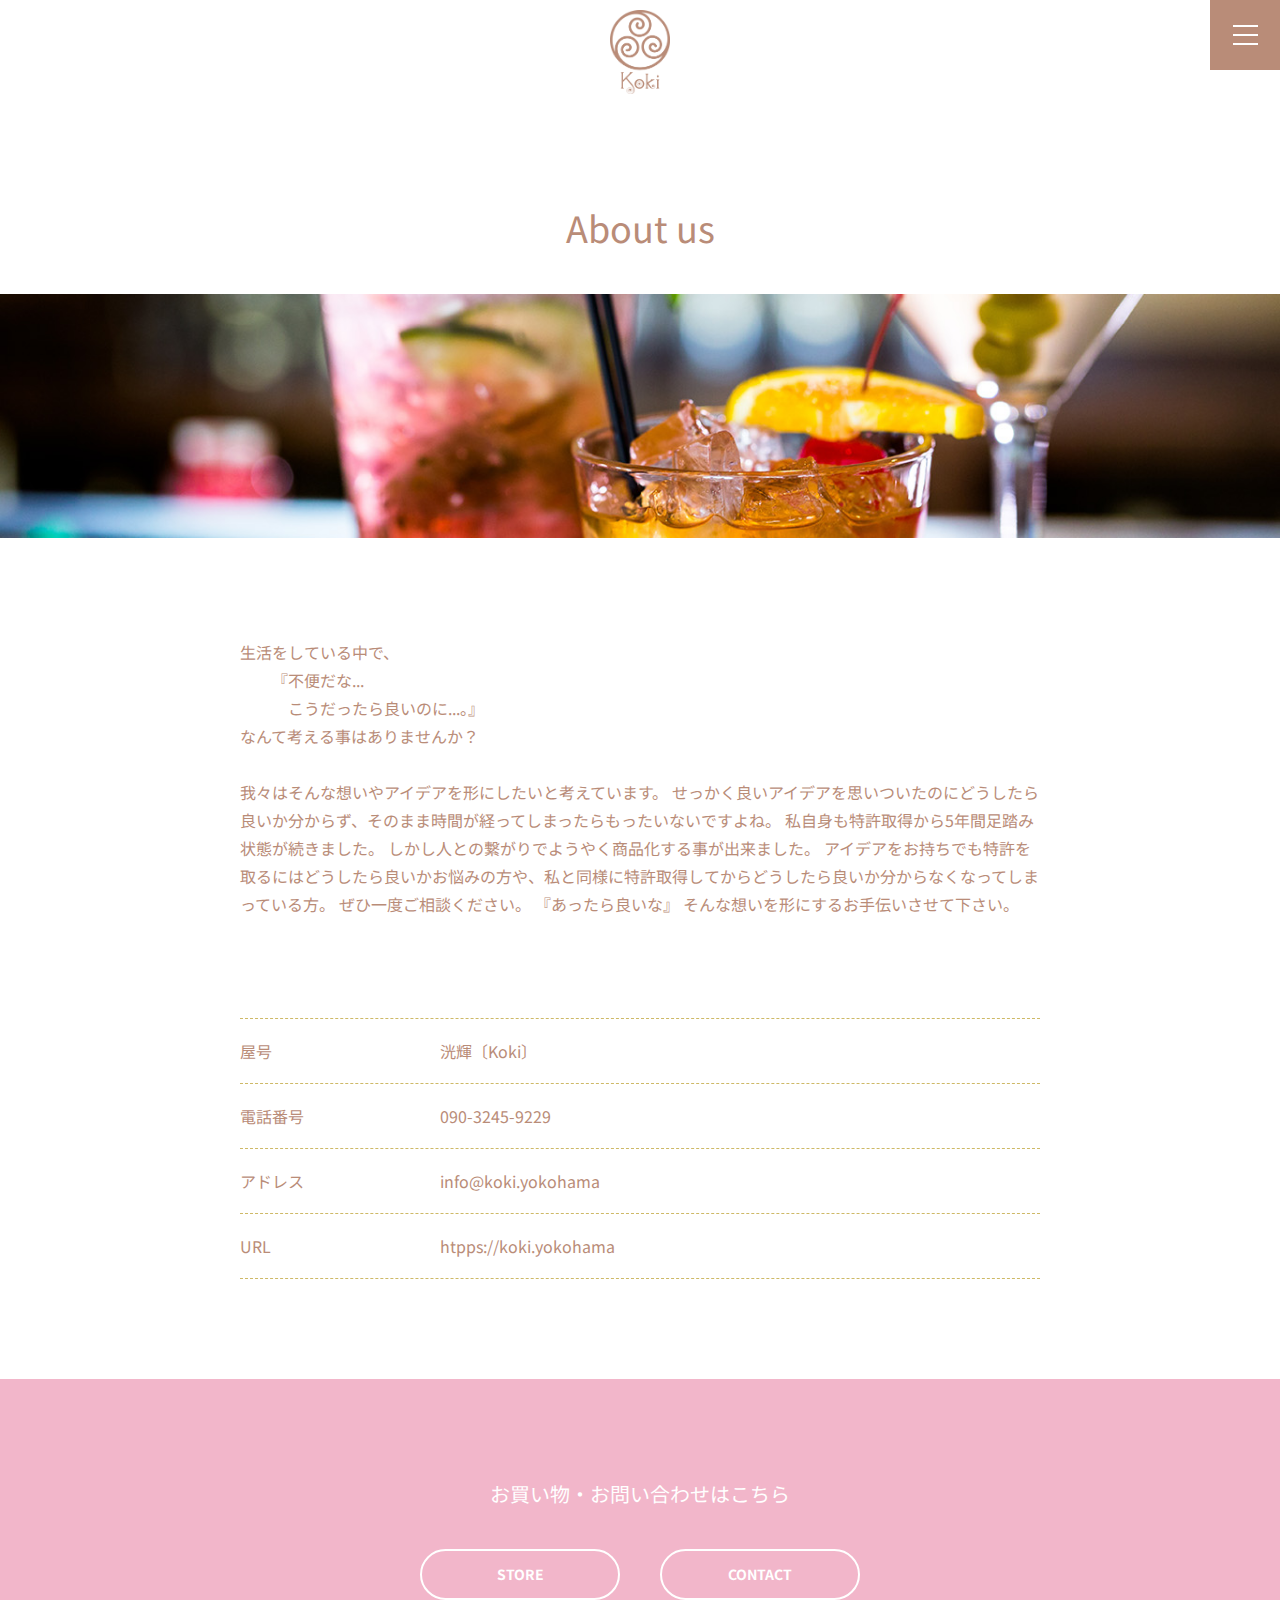
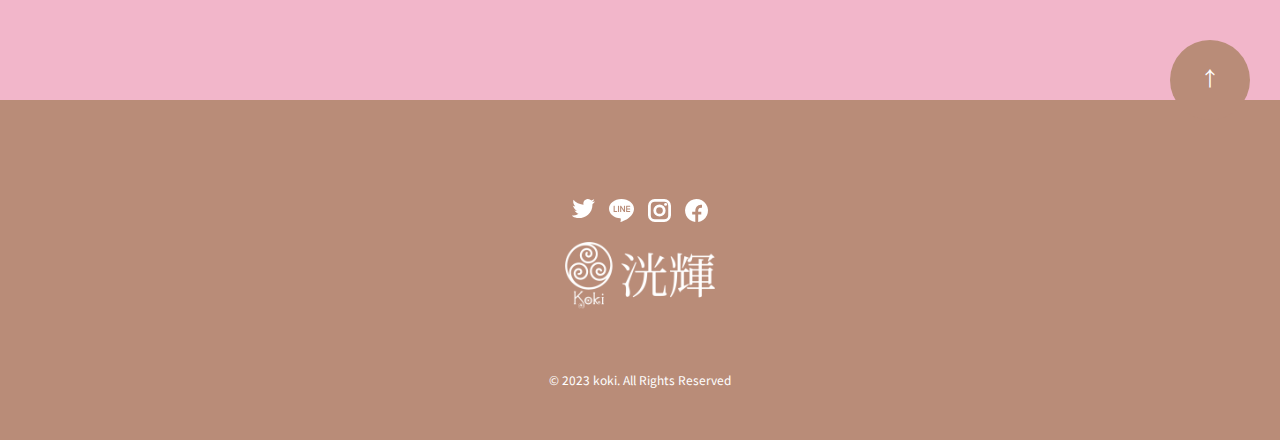
==== commit b81324ab: "PC移行" ====
--- a/about/index.html
+++ b/about/index.html
@@ -15,14 +15,14 @@
 <body>
 <header class="header">
   <div class="header__inner">
-    <h1 class="header__logo"><a href="/"><img src="../assets/img/logo.png" alt="kokiロゴ"></a></h1>
+    <h1 class="header__logo"><a href="../index.html"><img src="../assets/img/logo.png" alt="koki"></a></h1>
     <button id="hamburger" class="hamburger" aria-label="メニューを開く" aria-controls="menu" aria-expanded="false"> <span class="hamburger__line" aria-hidden="true"></span> </button>
     <nav id="menu" class="gnav" aria-label="メインメニュー">
       <ul class="spmenu__list">
-        <li class="spmenu__item"><a href="/" class="spmenu__link">Top</a></li>
-        <li class="spmenu__item"><a href="/products/" class="spmenu__link">About us</a></li>
-        <li class="spmenu__item"><a href="/blog/" class="spmenu__link">Contact</a></li>
-        <li class="spmenu__item"><a href="/staff/" class="spmenu__link">Store</a></li>
+        <li class="spmenu__item"><a href="../index.html" class="spmenu__link">Top</a></li>
+        <li class="spmenu__item"><a href="../about/index.html" class="spmenu__link">About us</a></li>
+        <li class="spmenu__item"><a href="mailto:info@koki.yokohama" class="spmenu__link">Contact</a></li>
+        <!-- <li class="spmenu__item"><a href="/staff/" class="spmenu__link">Store</a></li> -->
       </ul>
     </nav>
   </div>
@@ -36,7 +36,7 @@
       <div class="post-intro__eycatch"> <img src="../assets/img/about.jpg" width="1366" height="255" alt=""/> </div>
     </div>
     <div class="post-body">
-      <p>『生活をしている中で、不便に感じる事やこうだったら良いのに...。なんて考える事はありませんか？』</p>
+      <p>生活をしている中で、<br>&emsp;&emsp;『不便だな...<br>&emsp;&emsp;&emsp;こうだったら良いのに...。』<br>なんて考える事はありませんか？</p>
       <p>我々はそんな想いやアイデアを形にしたいと考えています。
         せっかく良いアイデアを思いついたのにどうしたら良いか分からず、そのまま時間が経ってしまったらもったいないですよね。
         私自身も特許取得から5年間足踏み状態が続きました。
@@ -44,7 +44,7 @@
         アイデアをお持ちでも特許を取るにはどうしたら良いかお悩みの方や、私と同様に特許取得してからどうしたら良いか分からなくなってしまっている方。
         ぜひ一度ご相談ください。
         『あったら良いな』
-        そんな想いを形にするのをお手伝いさせて下さい。』</p>
+        そんな想いを形にするお手伝いさせて下さい。</p>
       <dl class="about-list">
         <div class="about-list__item">
           <dt class="about-list__title">屋号</dt>
@@ -70,22 +70,23 @@
       </header>
       <div class="cta">
         <ul class="cta__btn">
-          <li><a href="/store/" target="_blank" class="btn btn--ghost">Store</a></li>
-          <li><a href="/contact/" target="_blank" class="btn btn--ghost">Contact</a></li>
+          <li><a href="/" target="_blank" class="btn btn--ghost">Store</a></li>
+          <li><a href="mailto:info@koki.yokohama" target="_blank" class="btn btn--ghost">Contact</a></li>
         </ul>
       </div>
     </section>
   </div>
 </main>
 <footer class="footer">
+	<p class="pagetop"><a href="#top">↑</a></p>
   <div class="footer__inner">
     <ul class="ftmenu-sns">
-      <li class="ftmenu-sns__item"><a href="/law/" class="ftmenu-s__link">twitter</a></li>
-      <li class="ftmenu-sns__item"><a href="/privacy/" class="ftmenu-s__link">line</a></li>
-      <li class="ftmenu-sns__item"><a href="/privacy/" class="ftmenu-s__link">insta</a></li>
-      <li class="ftmenu-sns__item"><a href="/privacy/" class="ftmenu-s__link">facebook</a></li>
+      <li class="ftmenu-sns__item"><a href="/law/" class="ftmenu-sns__link" target="_blank"><img src="../assets/img/twitter.svg" alt="Twitter"/></a></li>
+      <li class="ftmenu-sns__item"><a href="/privacy/" class="ftmenu-sns__link" target="_blank"><img src="../assets/img/line.svg" alt="Line"/></a></li>
+      <li class="ftmenu-sns__item"><a href="/privacy/" class="ftmenu-sns__link" target="_blank"><img src="../assets/img/insta.svg" alt="Instagram"/></a></li>
+      <li class="ftmenu-sns__item"><a href="/privacy/" class="ftmenu-sns__link" target="_blank"><img src="../assets/img/facebook.svg" alt="Facebook"/></a></li>
     </ul>
-    <div class="footer__logo"><img src="../assets/img/logo_w.png" alt="kokiロゴ" width="76" height="103" loading="lazy"></div>
+    <div class="footer__logo"><img src="../assets/img/logo_w.png" alt="koki" width="76" height="103" loading="lazy"></div>
     <p class="footer__copyright"><small lang="en">&copy; 2023 koki. All Rights Reserved</small></p>
   </div>
 </footer>
--- a/assets/css/common.css
+++ b/assets/css/common.css
@@ -376,9 +376,10 @@
 class名は分けてあるので将来的に個別に指定することになったら分離します。*/
 .spmenu__logo,
 .footer__logo {
-  width: 76px;
-  height: 103px;
-  margin: auto; }
+  width: 150px;
+  height: 67px;
+  margin: auto;
+  margin-top: 20px; }
 
 .spmenu__list,
 .ftmenu {
@@ -408,9 +409,6 @@
 .spmenu-sns__item,
 .ftmenu-sns__item {
   display: inline-block; }
-  .spmenu-sns__item:not(:first-child),
-  .ftmenu-sns__item:not(:first-child) {
-    border-left: 1px solid; }
 
 .spmenu-sns__link,
 .ftmenu-sns__link {
@@ -1250,7 +1248,8 @@
 .faq__q-text {
   flex-grow: 1;
   margin-left: 15px;
-  margin-right: 15px; }
+  margin-right: 15px;
+  color: #000000; }
 
 .faq__action {
   flex-shrink: 0;
@@ -1269,6 +1268,7 @@
     width: 100%;
     height: 0;
     border-top: 1px solid;
+    color: #000000;
     transition: all .3s; }
   .faq__action::after {
     transform: rotate(90deg); }
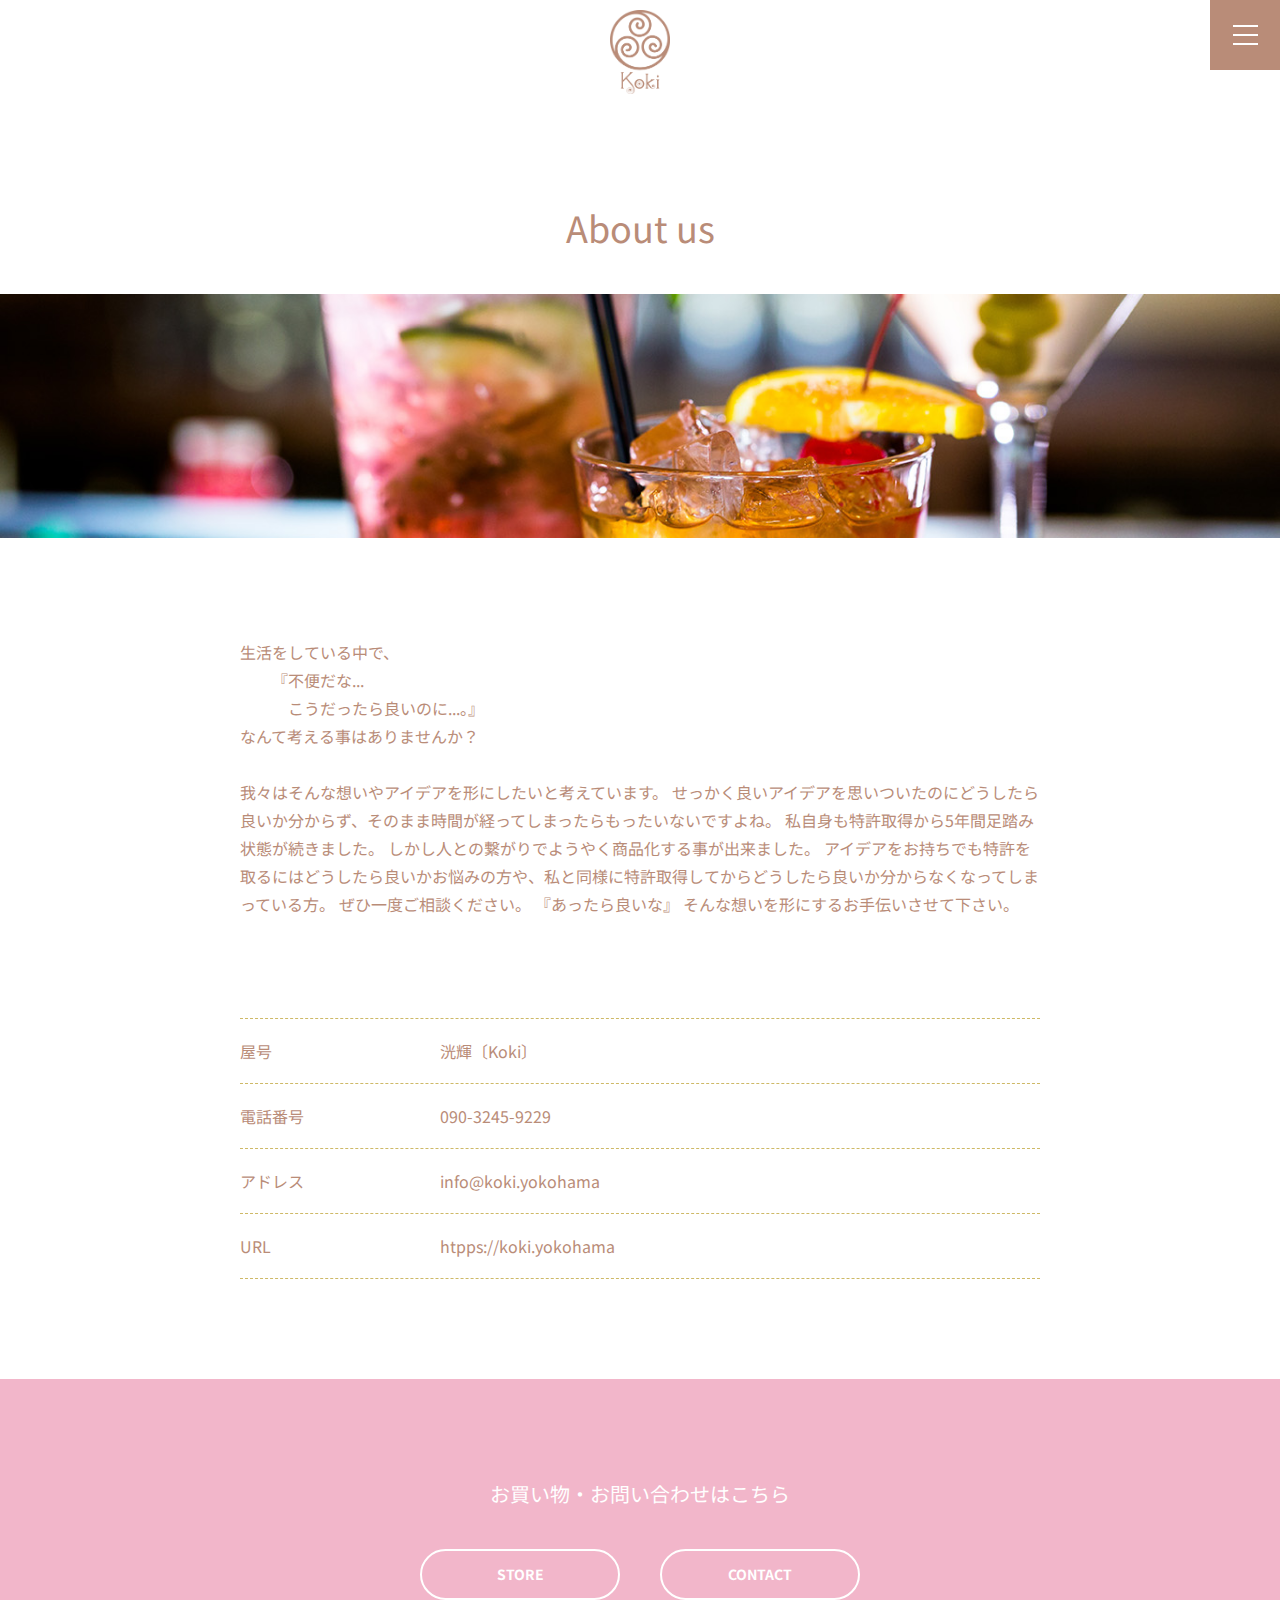
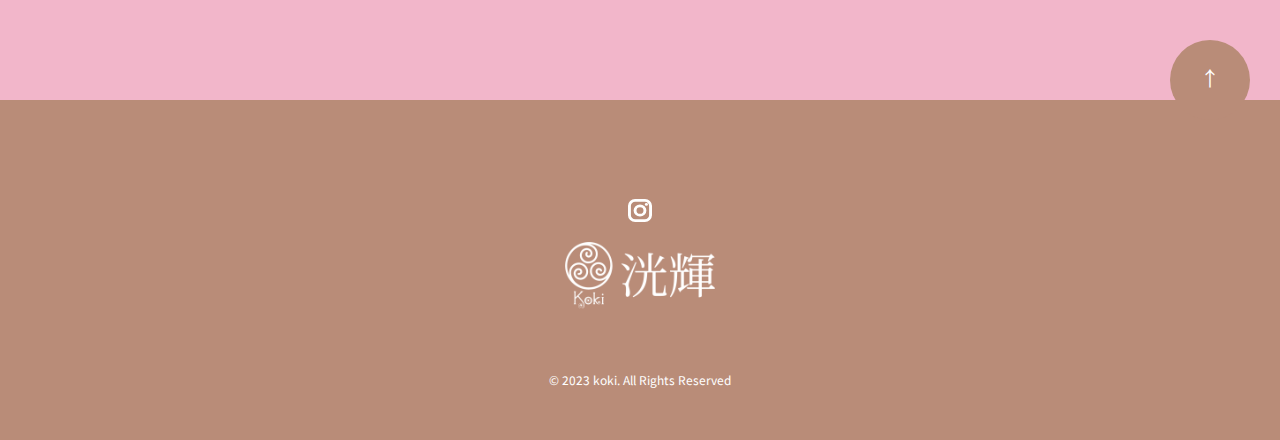
==== commit 0e2dba50: "SEO対策" ====
--- a/about/index.html
+++ b/about/index.html
@@ -3,19 +3,29 @@
 <head>
 <meta charset="UTF-8">
 <meta name="viewport" content="width=device-width, initial-scale=1.0">
-<title>About | フレキシブルマドラー  koki</title>
-<meta name="description" content="フレキシブルマドラー  kokiの詳細ページです。">
+<title>About | フレキシブルマドラー  洸輝 Koki</title>
+<meta name="description" content="神奈川県相模原市 || 曲がるマドラー || 一つのマドラー、無限の可能性。高さに柔軟に対応する曲がるマドラーで、新たな飲み物の世界へ。">
+<meta name="keywords" content="フレキシブルマドラー || 曲がるマドラー || 洸輝 || Koki || こうき || 神奈川県相模原市 || さがみはら" />
 <link rel="stylesheet" href="../assets/css/common.css">
 <link rel="preconnect" href="https://fonts.googleapis.com">
 <link rel="preconnect" href="https://fonts.gstatic.com" crossorigin>
 <link href="https://fonts.googleapis.com/css2?family=Noto+Sans+JP:wght@400;700&display=swap" rel="stylesheet">
 <script src="https://code.jquery.com/jquery-3.6.0.min.js" integrity="sha256-/xUj+3OJU5yExlq6GSYGSHk7tPXikynS7ogEvDej/m4=" crossorigin="anonymous"></script> 
 <script src="../assets/js/script.js" defer></script>
+<!-- Google tag (gtag.js) -->
+<script async src="https://www.googletagmanager.com/gtag/js?id=G-MPXTTPT5Z7"></script>
+<script>
+  window.dataLayer = window.dataLayer || [];
+  function gtag(){dataLayer.push(arguments);}
+  gtag('js', new Date());
+
+  gtag('config', 'G-MPXTTPT5Z7');
+</script> 
 </head>
 <body>
 <header class="header">
   <div class="header__inner">
-    <h1 class="header__logo"><a href="../index.html"><img src="../assets/img/logo.png" alt="koki"></a></h1>
+    <h1 class="header__logo"><a href="../index.html"><img src="../assets/img/logo.png" alt="フレキシブルマドラー || 曲がるマドラー || 洸輝 || Koki"></a></h1>
     <button id="hamburger" class="hamburger" aria-label="メニューを開く" aria-controls="menu" aria-expanded="false"> <span class="hamburger__line" aria-hidden="true"></span> </button>
     <nav id="menu" class="gnav" aria-label="メインメニュー">
       <ul class="spmenu__list">
@@ -33,7 +43,7 @@
       <h1 class="post-header__title">About us</h1>
     </div>
     <div class="post-intro">
-      <div class="post-intro__eycatch"> <img src="../assets/img/about.jpg" width="1366" height="255" alt=""/> </div>
+      <div class="post-intro__eycatch"> <img src="../assets/img/about.jpg" width="1366" height="255" alt="曲がるマドラー"/> </div>
     </div>
     <div class="post-body">
       <p>生活をしている中で、<br>&emsp;&emsp;『不便だな...<br>&emsp;&emsp;&emsp;こうだったら良いのに...。』<br>なんて考える事はありませんか？</p>
@@ -81,10 +91,10 @@
 	<p class="pagetop"><a href="#top">↑</a></p>
   <div class="footer__inner">
     <ul class="ftmenu-sns">
-      <li class="ftmenu-sns__item"><a href="/law/" class="ftmenu-sns__link" target="_blank"><img src="../assets/img/twitter.svg" alt="Twitter"/></a></li>
-      <li class="ftmenu-sns__item"><a href="/privacy/" class="ftmenu-sns__link" target="_blank"><img src="../assets/img/line.svg" alt="Line"/></a></li>
-      <li class="ftmenu-sns__item"><a href="/privacy/" class="ftmenu-sns__link" target="_blank"><img src="../assets/img/insta.svg" alt="Instagram"/></a></li>
-      <li class="ftmenu-sns__item"><a href="/privacy/" class="ftmenu-sns__link" target="_blank"><img src="../assets/img/facebook.svg" alt="Facebook"/></a></li>
+      <!-- <li class="ftmenu-sns__item"><a href="/law/" class="ftmenu-sns__link" target="_blank"><img src="assets/img/twitter.svg" alt="Twitter"/></a></li> -->
+      <!-- <li class="ftmenu-sns__item"><a href="/privacy/" class="ftmenu-sns__link" target="_blank"><img src="assets/img/line.svg" alt="Line"/></a></li> -->
+      <li class="ftmenu-sns__item"><a href="https://www.instagram.com/koki.yokohama/" class="ftmenu-sns__link" target="_blank"><img src="../assets/img/insta.svg" alt="Instagram"/></a></li>
+      <!-- <li class="ftmenu-sns__item"><a href="/privacy/" class="ftmenu-sns__link" target="_blank"><img src="assets/img/facebook.svg" alt="Facebook"/></a></li> -->
     </ul>
     <div class="footer__logo"><img src="../assets/img/logo_w.png" alt="koki" width="76" height="103" loading="lazy"></div>
     <p class="footer__copyright"><small lang="en">&copy; 2023 koki. All Rights Reserved</small></p>
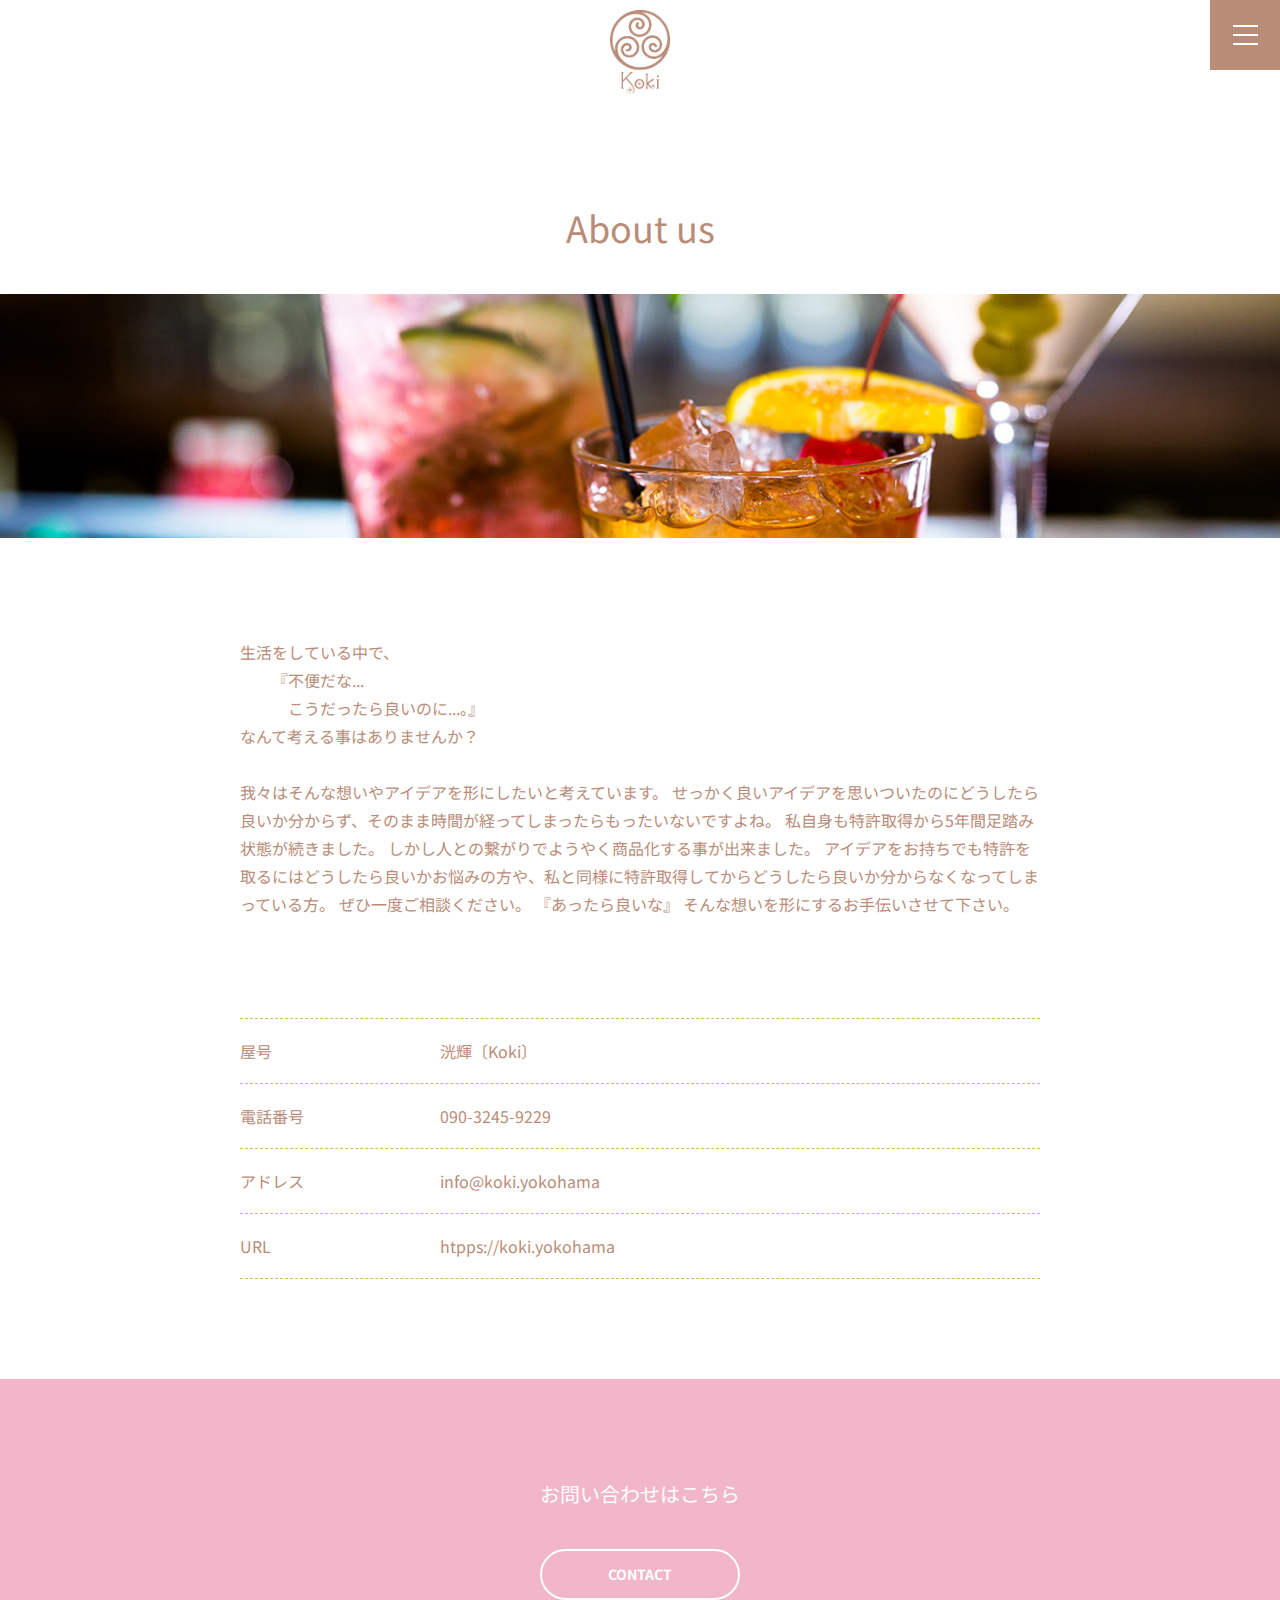
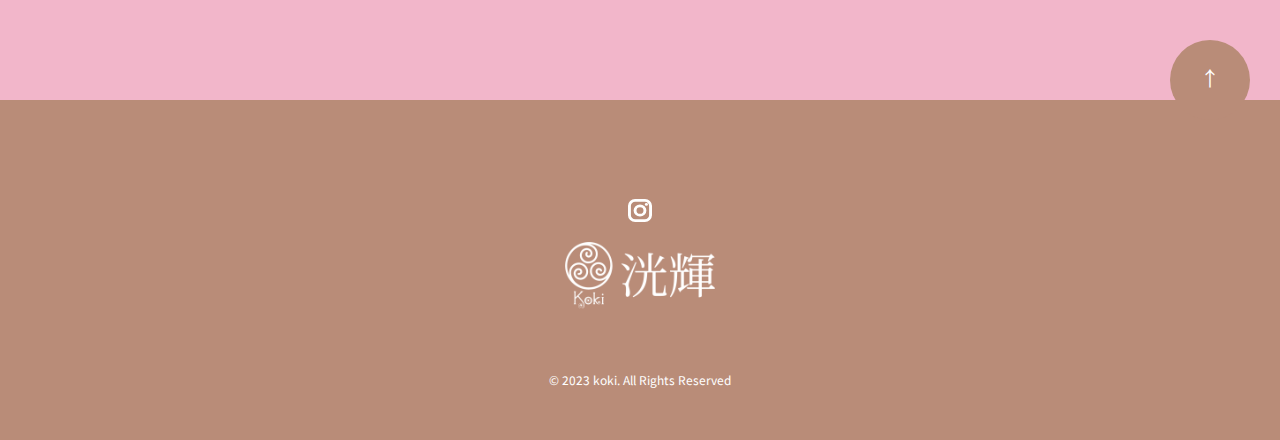
==== commit f40fff32: "Store隠す" ====
--- a/about/index.html
+++ b/about/index.html
@@ -76,11 +76,11 @@
     </div>
     <section class="section section--bg font--white">
       <header class="heading-lv2">
-        <h2 class="heading-lv2__title">お買い物・お問い合わせはこちら</h2>
+        <h2 class="heading-lv2__title">お問い合わせはこちら</h2>
       </header>
       <div class="cta">
         <ul class="cta__btn">
-          <li><a href="/" target="_blank" class="btn btn--ghost">Store</a></li>
+          <!-- <li><a href="/" target="_blank" class="btn btn--ghost">Store</a></li> -->
           <li><a href="mailto:info@koki.yokohama" target="_blank" class="btn btn--ghost">Contact</a></li>
         </ul>
       </div>
